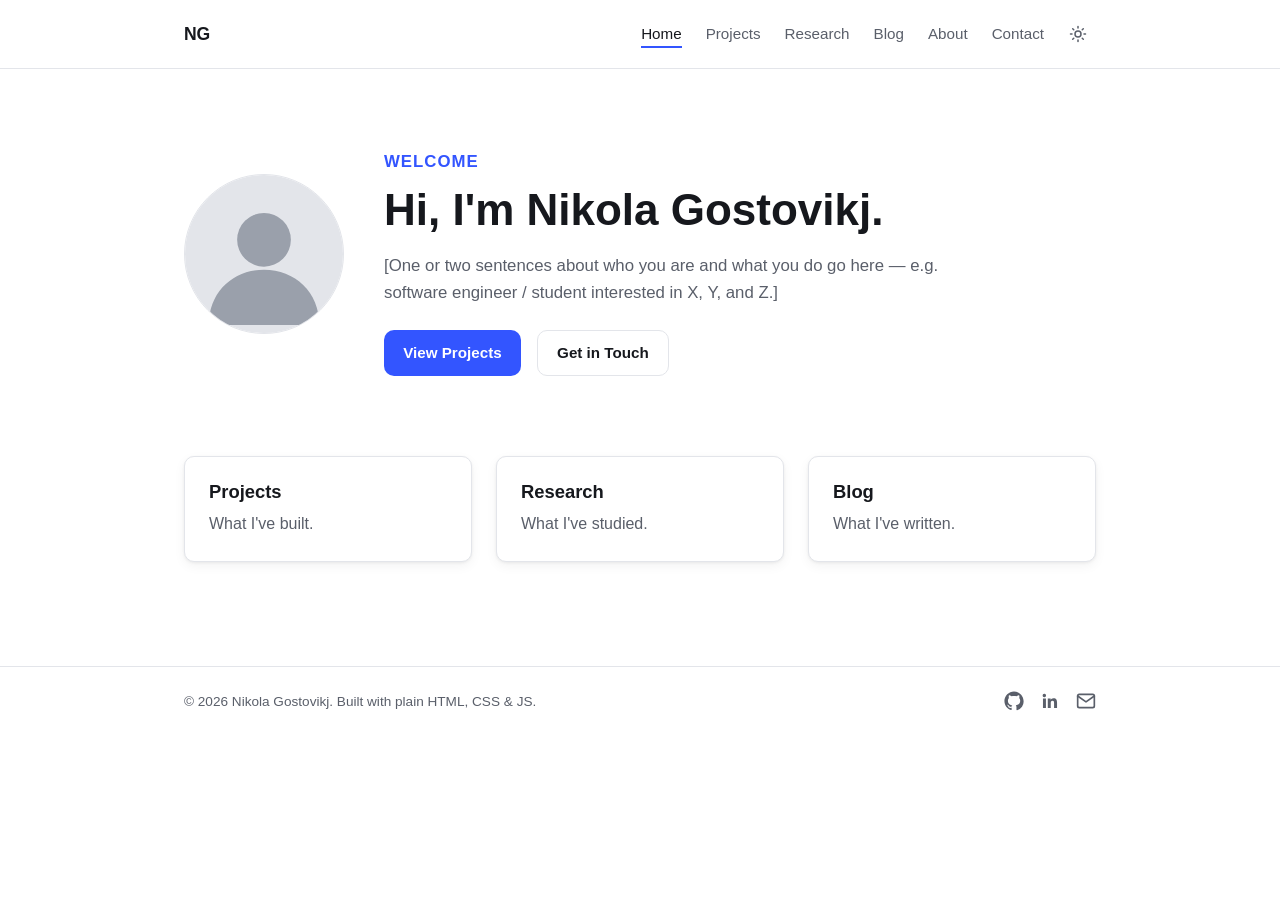
==== index.html @ 2d668667 "Scaffold portfolio site with plain HTML/CSS/JS Home, About, Projects, Research, Blog, and Contact pa" ====
<!doctype html>
<html lang="en">
<head>
  <meta charset="UTF-8">
  <meta name="viewport" content="width=device-width, initial-scale=1.0">
  <title>Nikola Gostovikj — Portfolio</title>
  <meta name="description" content="Personal portfolio of Nikola Gostovikj — projects, research, and writing.">
  <link rel="canonical" href="https://nikolagostovikj.github.io/">
  <meta property="og:title" content="Nikola Gostovikj — Portfolio">
  <meta property="og:description" content="Personal portfolio of Nikola Gostovikj — projects, research, and writing.">
  <meta property="og:type" content="website">
  <meta property="og:url" content="https://nikolagostovikj.github.io/">
  <meta name="twitter:card" content="summary">
  <link rel="icon" href="/favicon.svg" type="image/svg+xml">
  <link rel="stylesheet" href="/css/style.css">
  <script>
    (function () {
      var stored = localStorage.getItem('theme');
      var theme = stored || (window.matchMedia('(prefers-color-scheme: dark)').matches ? 'dark' : 'light');
      document.documentElement.setAttribute('data-theme', theme);
    })();
  </script>
  <script src="/js/main.js" defer></script>
</head>
<body>
  <header class="site-header">
    <nav class="nav">
      <a href="/" class="logo">NG</a>
      <button class="hamburger" id="hamburger" aria-label="Toggle menu" aria-expanded="false">
        <span></span><span></span><span></span>
      </button>
      <ul class="nav-list" id="navList">
        <li><a href="/" data-section="home">Home</a></li>
        <li><a href="/projects.html" data-section="projects">Projects</a></li>
        <li><a href="/research.html" data-section="research">Research</a></li>
        <li><a href="/blog/" data-section="blog">Blog</a></li>
        <li><a href="/about.html" data-section="about">About</a></li>
        <li><a href="/contact.html" data-section="contact">Contact</a></li>
      </ul>
      <button class="theme-toggle" id="themeToggle" aria-label="Toggle dark mode">
        <svg class="icon-sun" viewBox="0 0 24 24" fill="none" stroke="currentColor" stroke-width="2" stroke-linecap="round"><circle cx="12" cy="12" r="4"/><path d="M12 2v2M12 20v2M4.93 4.93l1.41 1.41M17.66 17.66l1.41 1.41M2 12h2M20 12h2M6.34 17.66l-1.41 1.41M19.07 4.93l-1.41 1.41"/></svg>
        <svg class="icon-moon" viewBox="0 0 24 24" fill="currentColor"><path d="M21 12.79A9 9 0 1111.21 3 7 7 0 0021 12.79z"/></svg>
      </button>
    </nav>
  </header>

  <main>
    <section class="section hero">
      <div class="container hero-inner">
        <div class="avatar-frame">
          <img src="/assets/images/profile.svg" alt="Nikola Gostovikj">
        </div>
        <div class="hero-text">
          <p class="eyebrow">Welcome</p>
          <h1>Hi, I'm Nikola Gostovikj.</h1>
          <p>[One or two sentences about who you are and what you do go here — e.g. software engineer / student interested in X, Y, and Z.]</p>
          <div class="btn-row" style="margin-top: 1.5rem;">
            <a href="/projects.html" class="btn btn--primary">View Projects</a>
            <a href="/contact.html" class="btn btn--ghost">Get in Touch</a>
          </div>
        </div>
      </div>
    </section>

    <section class="section section--tight">
      <div class="container">
        <div class="grid">
          <a class="card" href="/projects.html">
            <h3>Projects</h3>
            <p>What I've built.</p>
          </a>
          <a class="card" href="/research.html">
            <h3>Research</h3>
            <p>What I've studied.</p>
          </a>
          <a class="card" href="/blog/">
            <h3>Blog</h3>
            <p>What I've written.</p>
          </a>
        </div>
      </div>
    </section>
  </main>

  <footer class="site-footer">
    <div class="container footer-inner">
      <p>&copy; <span id="year"></span> Nikola Gostovikj. Built with plain HTML, CSS &amp; JS.</p>
      <div class="social-links">
        <a href="https://github.com/NikolaGostovikj" target="_blank" rel="noopener noreferrer" aria-label="GitHub">
          <svg viewBox="0 0 24 24" fill="currentColor"><path d="M12 .5C5.73.5.5 5.73.5 12c0 5.08 3.29 9.39 7.86 10.91.57.1.78-.25.78-.55v-2.15c-3.2.7-3.87-1.36-3.87-1.36-.53-1.34-1.29-1.7-1.29-1.7-1.05-.72.08-.7.08-.7 1.17.08 1.78 1.2 1.78 1.2 1.03 1.77 2.71 1.26 3.37.96.1-.75.4-1.26.73-1.55-2.55-.29-5.24-1.28-5.24-5.7 0-1.26.45-2.29 1.19-3.09-.12-.29-.52-1.46.11-3.05 0 0 .97-.31 3.18 1.18.92-.26 1.91-.39 2.89-.39.98 0 1.97.13 2.89.39 2.21-1.49 3.18-1.18 3.18-1.18.63 1.59.23 2.76.11 3.05.74.8 1.19 1.83 1.19 3.09 0 4.43-2.7 5.41-5.27 5.69.41.36.78 1.08.78 2.18v3.23c0 .3.21.66.79.55A10.51 10.51 0 0023.5 12c0-6.27-5.23-11.5-11.5-11.5z"/></svg>
        </a>
        <a href="https://www.linkedin.com/in/nikola-gostovikj-99b4262b7" target="_blank" rel="noopener noreferrer" aria-label="LinkedIn">
          <svg viewBox="0 0 24 24" fill="currentColor"><path d="M20.45 20.45h-3.56v-5.57c0-1.33-.02-3.04-1.85-3.04-1.86 0-2.14 1.45-2.14 2.94v5.67H9.34V9h3.42v1.56h.05c.48-.9 1.64-1.85 3.38-1.85 3.6 0 4.27 2.37 4.27 5.46v6.28zM5.34 7.43a2.07 2.07 0 110-4.13 2.07 2.07 0 010 4.13zM7.12 20.45H3.56V9h3.56v11.45z"/></svg>
        </a>
        <a href="mailto:your-email@example.com" aria-label="Email">
          <svg viewBox="0 0 24 24" fill="none" stroke="currentColor" stroke-width="2" stroke-linecap="round" stroke-linejoin="round"><rect x="2" y="4" width="20" height="16" rx="2"/><path d="M2 6l10 7 10-7"/></svg>
        </a>
      </div>
    </div>
  </footer>
</body>
</html>
---- css/style.css ----
*,
*::before,
*::after {
  box-sizing: border-box;
  margin: 0;
  padding: 0;
}

html {
  -webkit-text-size-adjust: 100%;
  scroll-behavior: smooth;
}

img,
svg {
  display: block;
  max-width: 100%;
}

a {
  color: inherit;
  text-decoration: none;
}

ul {
  list-style: none;
}

button {
  font: inherit;
  color: inherit;
  background: none;
  border: none;
  cursor: pointer;
}

:root {
  --bg: #ffffff;
  --bg-alt: #f5f6f8;
  --text: #16181d;
  --text-muted: #5a5f6a;
  --accent: #3355ff;
  --accent-contrast: #ffffff;
  --border: #e3e5ea;
  --card-bg: #ffffff;
  --shadow: 0 1px 3px rgba(16, 18, 22, 0.06), 0 4px 12px rgba(16, 18, 22, 0.05);

  --space-1: 0.25rem;
  --space-2: 0.5rem;
  --space-3: 1rem;
  --space-4: 1.5rem;
  --space-5: 2.5rem;
  --space-6: 4rem;

  --radius: 10px;
  --max-width: 960px;

  --font-sans: -apple-system, BlinkMacSystemFont, "Segoe UI", Roboto, Helvetica, Arial,
    sans-serif, "Apple Color Emoji", "Segoe UI Emoji";
  --font-mono: ui-monospace, SFMono-Regular, "SF Mono", Menlo, Consolas, monospace;
}

[data-theme="dark"] {
  --bg: #101215;
  --bg-alt: #16191d;
  --text: #edeef0;
  --text-muted: #9a9fa8;
  --accent: #7d95ff;
  --accent-contrast: #101215;
  --border: #2a2d33;
  --card-bg: #16191d;
  --shadow: 0 1px 3px rgba(0, 0, 0, 0.3), 0 4px 16px rgba(0, 0, 0, 0.35);
}

body {
  font-family: var(--font-sans);
  background: var(--bg);
  color: var(--text);
  line-height: 1.6;
  -webkit-font-smoothing: antialiased;
  transition: background-color 0.15s ease, color 0.15s ease;
}

h1,
h2,
h3,
h4 {
  line-height: 1.2;
  font-weight: 700;
}

h1 {
  font-size: clamp(2rem, 4vw, 2.75rem);
}

h2 {
  font-size: clamp(1.5rem, 3vw, 2rem);
  margin-bottom: var(--space-3);
}

h3 {
  font-size: 1.15rem;
}

p {
  color: var(--text-muted);
}

code,
pre {
  font-family: var(--font-mono);
}

.container {
  width: 100%;
  max-width: var(--max-width);
  margin-inline: auto;
  padding-inline: var(--space-4);
}

main {
  display: block;
}

.section {
  padding-block: var(--space-6);
}

.section--tight {
  padding-block: var(--space-5);
}

.grid {
  display: grid;
  grid-template-columns: repeat(auto-fit, minmax(260px, 1fr));
  gap: var(--space-4);
}

.stack {
  display: flex;
  flex-direction: column;
  gap: var(--space-3);
}

.text-muted {
  color: var(--text-muted);
}

.eyebrow {
  display: inline-block;
  font-size: 0.8rem;
  font-weight: 600;
  letter-spacing: 0.06em;
  text-transform: uppercase;
  color: var(--accent);
  margin-bottom: var(--space-2);
}

.site-header {
  position: sticky;
  top: 0;
  z-index: 50;
  background: color-mix(in srgb, var(--bg) 88%, transparent);
  backdrop-filter: saturate(180%) blur(8px);
  border-bottom: 1px solid var(--border);
}

.nav {
  max-width: var(--max-width);
  margin-inline: auto;
  padding: var(--space-3) var(--space-4);
  display: flex;
  align-items: center;
  gap: var(--space-3);
}

.logo {
  font-weight: 700;
  font-size: 1.1rem;
  letter-spacing: -0.01em;
  margin-right: auto;
}

.nav-list {
  display: flex;
  align-items: center;
  gap: var(--space-4);
}

.nav-list a {
  font-size: 0.95rem;
  color: var(--text-muted);
  padding: var(--space-1) 0;
  border-bottom: 2px solid transparent;
  transition: color 0.15s ease, border-color 0.15s ease;
}

.nav-list a:hover,
.nav-list a[aria-current="page"] {
  color: var(--text);
  border-color: var(--accent);
}

.theme-toggle {
  display: flex;
  align-items: center;
  justify-content: center;
  width: 36px;
  height: 36px;
  border-radius: 50%;
  color: var(--text-muted);
  transition: background-color 0.15s ease, color 0.15s ease;
}

.theme-toggle:hover {
  background: var(--bg-alt);
  color: var(--text);
}

.theme-toggle svg {
  width: 18px;
  height: 18px;
}

.theme-toggle .icon-moon {
  display: none;
}

[data-theme="dark"] .theme-toggle .icon-sun {
  display: none;
}

[data-theme="dark"] .theme-toggle .icon-moon {
  display: block;
}

.hamburger {
  display: none;
  flex-direction: column;
  justify-content: center;
  gap: 4px;
  width: 32px;
  height: 32px;
}

.hamburger span {
  display: block;
  height: 2px;
  width: 100%;
  background: var(--text);
  border-radius: 2px;
  transition: transform 0.2s ease, opacity 0.2s ease;
}

.btn {
  display: inline-flex;
  align-items: center;
  gap: var(--space-2);
  padding: 0.6rem 1.2rem;
  border-radius: var(--radius);
  font-weight: 600;
  font-size: 0.95rem;
  transition: transform 0.1s ease, background-color 0.15s ease, border-color 0.15s ease;
}

.btn:hover {
  transform: translateY(-1px);
}

.btn--primary {
  background: var(--accent);
  color: var(--accent-contrast);
}

.btn--ghost {
  border: 1px solid var(--border);
  color: var(--text);
}

.btn-row {
  display: flex;
  flex-wrap: wrap;
  gap: var(--space-3);
}

.card {
  background: var(--card-bg);
  border: 1px solid var(--border);
  border-radius: var(--radius);
  padding: var(--space-4);
  box-shadow: var(--shadow);
  display: flex;
  flex-direction: column;
  gap: var(--space-2);
  transition: transform 0.15s ease, box-shadow 0.15s ease;
}

.card:hover {
  transform: translateY(-2px);
}

.card h3 a {
  color: var(--text);
}

.card .tags {
  display: flex;
  flex-wrap: wrap;
  gap: var(--space-2);
  margin-top: auto;
  padding-top: var(--space-2);
}

.tag {
  font-size: 0.75rem;
  font-weight: 600;
  padding: 0.2rem 0.55rem;
  border-radius: 999px;
  background: var(--bg-alt);
  color: var(--text-muted);
  border: 1px solid var(--border);
}

.card .meta {
  font-size: 0.85rem;
  color: var(--text-muted);
}

.hero {
  padding-block: var(--space-6) var(--space-5);
}

.hero-inner {
  display: flex;
  align-items: center;
  gap: var(--space-5);
  flex-wrap: wrap;
}

.hero-text {
  flex: 1 1 320px;
}

.hero p {
  max-width: 60ch;
  font-size: 1.05rem;
  margin-top: var(--space-3);
}

.avatar-frame {
  width: 160px;
  height: 160px;
  flex-shrink: 0;
  border-radius: 50%;
  overflow: hidden;
  border: 1px solid var(--border);
  background: var(--bg-alt);
}

.avatar-frame img {
  width: 100%;
  height: 100%;
  object-fit: cover;
}

.avatar-frame--sm {
  width: 96px;
  height: 96px;
}

.empty-state {
  border: 1px dashed var(--border);
  border-radius: var(--radius);
  padding: var(--space-5);
  text-align: center;
  color: var(--text-muted);
}

.prose {
  max-width: 70ch;
}

.prose h2 {
  margin-top: var(--space-5);
}

.prose p {
  margin-bottom: var(--space-3);
}

.back-link {
  display: inline-block;
  margin-bottom: var(--space-4);
  font-size: 0.9rem;
  color: var(--text-muted);
}

.back-link:hover {
  color: var(--accent);
}

.skills-group h3 {
  margin-bottom: var(--space-2);
}

.skills-list {
  display: flex;
  flex-wrap: wrap;
  gap: var(--space-2);
}

.contact-list {
  display: flex;
  flex-direction: column;
  gap: var(--space-3);
  max-width: 420px;
}

.contact-item {
  display: flex;
  align-items: center;
  gap: var(--space-3);
  padding: var(--space-3);
  border: 1px solid var(--border);
  border-radius: var(--radius);
  background: var(--card-bg);
}

.contact-item svg {
  width: 20px;
  height: 20px;
  flex-shrink: 0;
  color: var(--accent);
}

.site-footer {
  border-top: 1px solid var(--border);
  margin-top: var(--space-6);
}

.footer-inner {
  padding-block: var(--space-4);
  display: flex;
  align-items: center;
  justify-content: space-between;
  flex-wrap: wrap;
  gap: var(--space-3);
}

.footer-inner p {
  font-size: 0.85rem;
}

.social-links {
  display: flex;
  gap: var(--space-3);
}

.social-links a {
  color: var(--text-muted);
  transition: color 0.15s ease;
}

.social-links a:hover {
  color: var(--accent);
}

.social-links svg {
  width: 20px;
  height: 20px;
}

@media (max-width: 700px) {
  .hamburger {
    display: flex;
  }

  .nav-list {
    position: absolute;
    top: 100%;
    left: 0;
    right: 0;
    background: var(--bg);
    border-bottom: 1px solid var(--border);
    flex-direction: column;
    align-items: flex-start;
    padding: var(--space-3) var(--space-4);
    gap: var(--space-3);
    display: none;
  }

  .nav-list.is-open {
    display: flex;
  }

  .nav {
    position: relative;
    flex-wrap: wrap;
  }

  .footer-inner {
    flex-direction: column;
    align-items: flex-start;
  }

  .hero-inner {
    flex-direction: column;
    align-items: flex-start;
  }
}
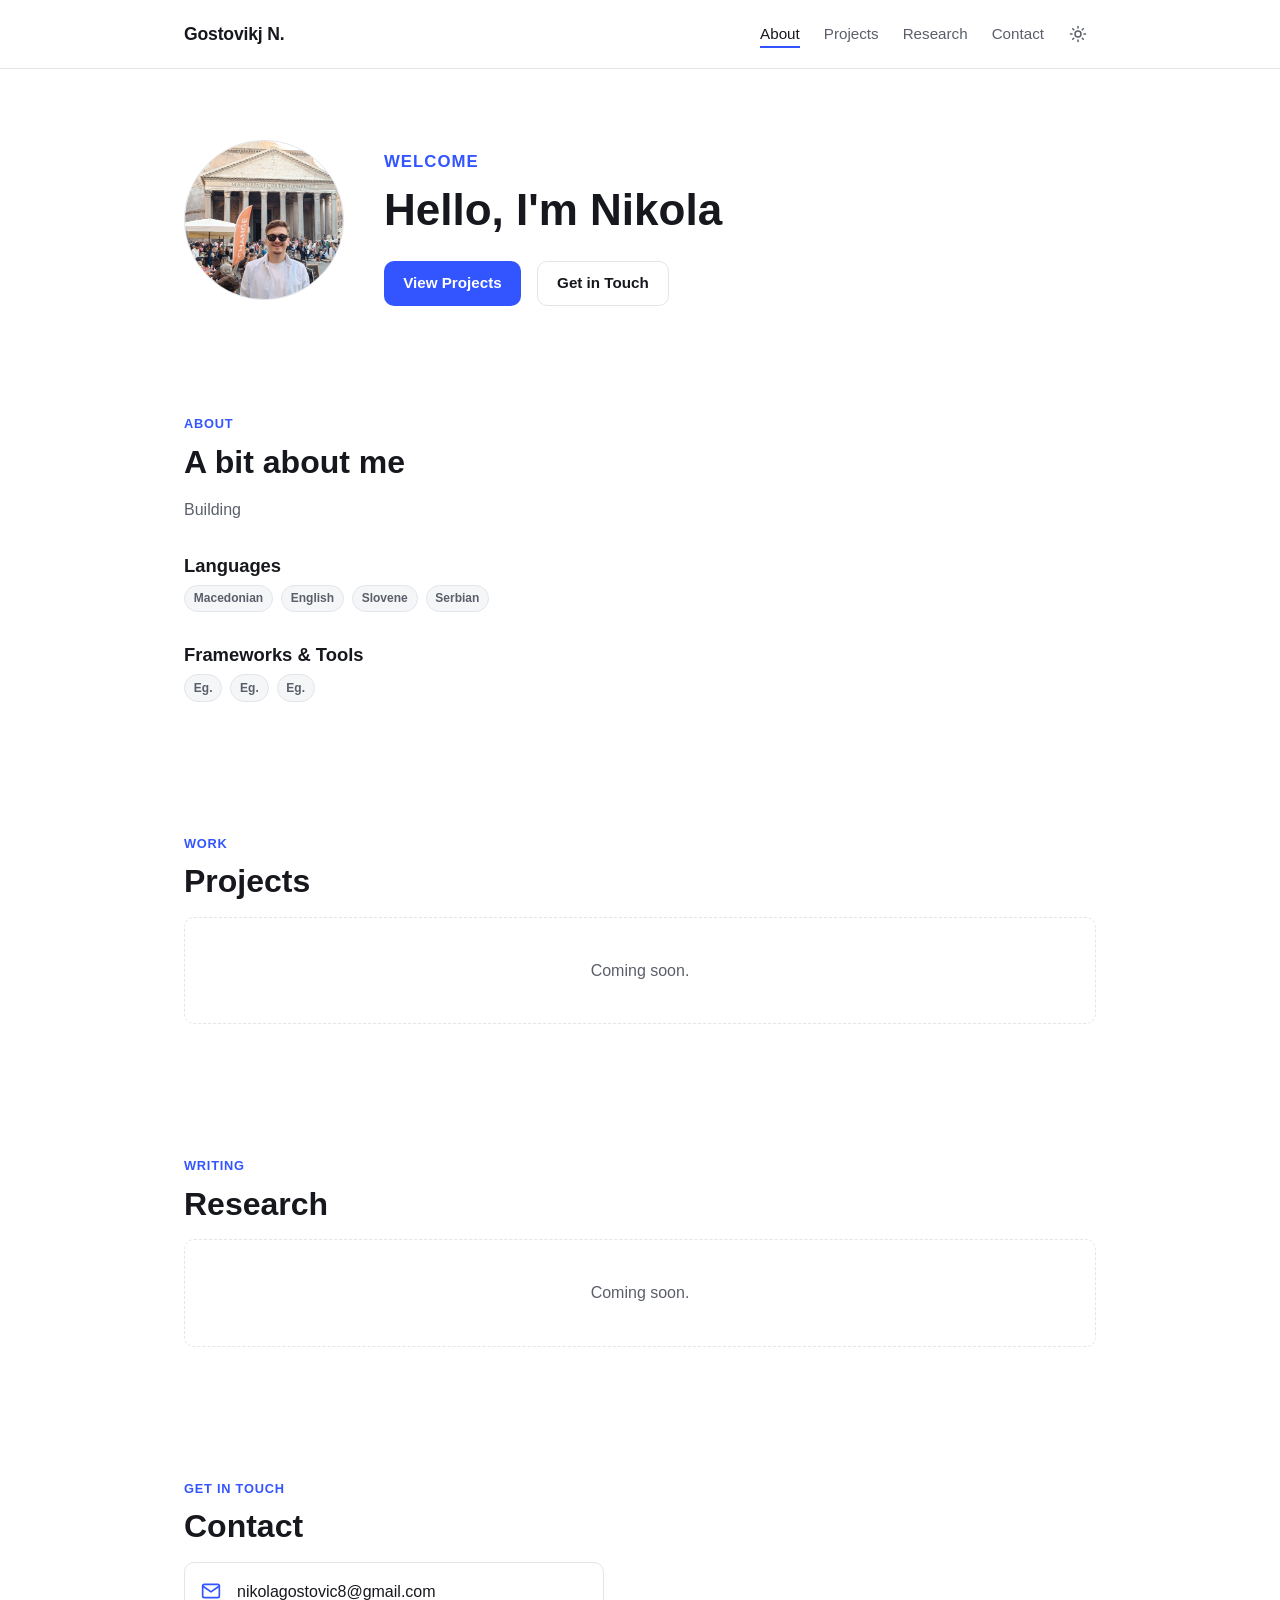
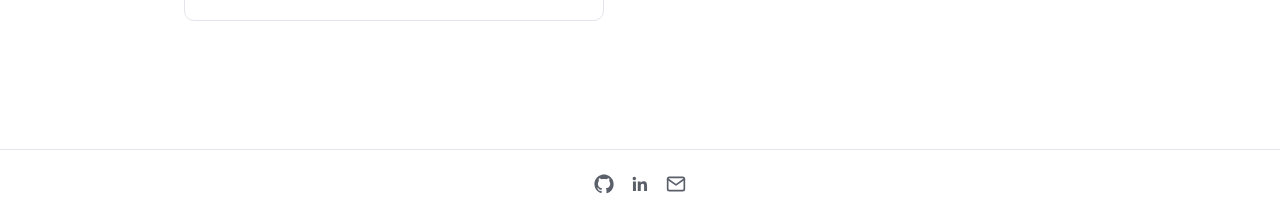
==== commit 0c998f8b: "Basic stuff" ====
--- a/index.html
+++ b/index.html
@@ -4,10 +4,10 @@
   <meta charset="UTF-8">
   <meta name="viewport" content="width=device-width, initial-scale=1.0">
   <title>Nikola Gostovikj — Portfolio</title>
-  <meta name="description" content="Personal portfolio of Nikola Gostovikj — projects, research, and writing.">
+  <meta name="description" content="Personal portfolio of Nikola Gostovikj — projects, research, and contact.">
   <link rel="canonical" href="https://nikolagostovikj.github.io/">
   <meta property="og:title" content="Nikola Gostovikj — Portfolio">
-  <meta property="og:description" content="Personal portfolio of Nikola Gostovikj — projects, research, and writing.">
+  <meta property="og:description" content="Personal portfolio of Nikola Gostovikj — projects, research, and contact.">
   <meta property="og:type" content="website">
   <meta property="og:url" content="https://nikolagostovikj.github.io/">
   <meta name="twitter:card" content="summary">
@@ -25,17 +25,15 @@
 <body>
   <header class="site-header">
     <nav class="nav">
-      <a href="/" class="logo">NG</a>
+      <a href="#top" class="logo">Gostovikj N.</a>
       <button class="hamburger" id="hamburger" aria-label="Toggle menu" aria-expanded="false">
         <span></span><span></span><span></span>
       </button>
       <ul class="nav-list" id="navList">
-        <li><a href="/" data-section="home">Home</a></li>
-        <li><a href="/projects.html" data-section="projects">Projects</a></li>
-        <li><a href="/research.html" data-section="research">Research</a></li>
-        <li><a href="/blog/" data-section="blog">Blog</a></li>
-        <li><a href="/about.html" data-section="about">About</a></li>
-        <li><a href="/contact.html" data-section="contact">Contact</a></li>
+        <li><a href="#about" data-section="about">About</a></li>
+        <li><a href="#projects" data-section="projects">Projects</a></li>
+        <li><a href="#research" data-section="research">Research</a></li>
+        <li><a href="#contact" data-section="contact">Contact</a></li>
       </ul>
       <button class="theme-toggle" id="themeToggle" aria-label="Toggle dark mode">
         <svg class="icon-sun" viewBox="0 0 24 24" fill="none" stroke="currentColor" stroke-width="2" stroke-linecap="round"><circle cx="12" cy="12" r="4"/><path d="M12 2v2M12 20v2M4.93 4.93l1.41 1.41M17.66 17.66l1.41 1.41M2 12h2M20 12h2M6.34 17.66l-1.41 1.41M19.07 4.93l-1.41 1.41"/></svg>
@@ -45,37 +43,81 @@
   </header>
 
   <main>
-    <section class="section hero">
+    <section id="top" class="section hero">
       <div class="container hero-inner">
         <div class="avatar-frame">
-          <img src="/assets/images/profile.svg" alt="Nikola Gostovikj">
+          <img src="/assets/images/1000047874.JPG" alt="Nikola Gostovikj">
         </div>
         <div class="hero-text">
           <p class="eyebrow">Welcome</p>
-          <h1>Hi, I'm Nikola Gostovikj.</h1>
-          <p>[One or two sentences about who you are and what you do go here — e.g. software engineer / student interested in X, Y, and Z.]</p>
+          <h1>Hello, I'm Nikola</h1>
+          <p></p>
           <div class="btn-row" style="margin-top: 1.5rem;">
-            <a href="/projects.html" class="btn btn--primary">View Projects</a>
-            <a href="/contact.html" class="btn btn--ghost">Get in Touch</a>
+            <a href="#projects" class="btn btn--primary">View Projects</a>
+            <a href="#contact" class="btn btn--ghost">Get in Touch</a>
           </div>
         </div>
       </div>
     </section>
 
-    <section class="section section--tight">
+    <section id="about" class="section">
       <div class="container">
-        <div class="grid">
-          <a class="card" href="/projects.html">
-            <h3>Projects</h3>
-            <p>What I've built.</p>
-          </a>
-          <a class="card" href="/research.html">
-            <h3>Research</h3>
-            <p>What I've studied.</p>
-          </a>
-          <a class="card" href="/blog/">
-            <h3>Blog</h3>
-            <p>What I've written.</p>
+        <p class="eyebrow">About</p>
+        <h2>A bit about me</h2>
+        <div class="prose">
+          <p>Building</p>
+        </div>
+
+        <div class="stack" style="margin-top: 2rem; gap: 2rem;">
+          <div class="skills-group">
+            <h3>Languages</h3>
+            <div class="skills-list">
+              <span class="tag">Macedonian</span>
+              <span class="tag">English</span>
+              <span class="tag">Slovene</span>
+              <span class="tag">Serbian</span>
+            </div>
+          </div>
+          <div class="skills-group">
+            <h3>Frameworks &amp; Tools</h3>
+            <div class="skills-list">
+              <span class="tag">Eg.</span>
+              <span class="tag">Eg.</span>
+              <span class="tag">Eg.</span>
+            </div>
+          </div>
+        </div>
+      </div>
+    </section>
+
+    <section id="projects" class="section">
+      <div class="container">
+        <p class="eyebrow">Work</p>
+        <h2>Projects</h2>
+        <div class="empty-state">
+          <p>Coming soon.</p>
+        </div>
+      </div>
+    </section>
+
+    <section id="research" class="section">
+      <div class="container">
+        <p class="eyebrow">Writing</p>
+        <h2>Research</h2>
+        <div class="empty-state">
+          <p>Coming soon.</p>
+        </div>
+      </div>
+    </section>
+
+    <section id="contact" class="section">
+      <div class="container">
+        <p class="eyebrow">Get in touch</p>
+        <h2>Contact</h2>
+        <div class="contact-list">
+          <a class="contact-item" href="mailto:nikolagostovic8@gmail.com">
+            <svg viewBox="0 0 24 24" fill="none" stroke="currentColor" stroke-width="2" stroke-linecap="round" stroke-linejoin="round"><rect x="2" y="4" width="20" height="16" rx="2"/><path d="M2 6l10 7 10-7"/></svg>
+            <span>nikolagostovic8@gmail.com</span>
           </a>
         </div>
       </div>
@@ -84,7 +126,6 @@
 
   <footer class="site-footer">
     <div class="container footer-inner">
-      <p>&copy; <span id="year"></span> Nikola Gostovikj. Built with plain HTML, CSS &amp; JS.</p>
       <div class="social-links">
         <a href="https://github.com/NikolaGostovikj" target="_blank" rel="noopener noreferrer" aria-label="GitHub">
           <svg viewBox="0 0 24 24" fill="currentColor"><path d="M12 .5C5.73.5.5 5.73.5 12c0 5.08 3.29 9.39 7.86 10.91.57.1.78-.25.78-.55v-2.15c-3.2.7-3.87-1.36-3.87-1.36-.53-1.34-1.29-1.7-1.29-1.7-1.05-.72.08-.7.08-.7 1.17.08 1.78 1.2 1.78 1.2 1.03 1.77 2.71 1.26 3.37.96.1-.75.4-1.26.73-1.55-2.55-.29-5.24-1.28-5.24-5.7 0-1.26.45-2.29 1.19-3.09-.12-.29-.52-1.46.11-3.05 0 0 .97-.31 3.18 1.18.92-.26 1.91-.39 2.89-.39.98 0 1.97.13 2.89.39 2.21-1.49 3.18-1.18 3.18-1.18.63 1.59.23 2.76.11 3.05.74.8 1.19 1.83 1.19 3.09 0 4.43-2.7 5.41-5.27 5.69.41.36.78 1.08.78 2.18v3.23c0 .3.21.66.79.55A10.51 10.51 0 0023.5 12c0-6.27-5.23-11.5-11.5-11.5z"/></svg>
--- a/css/style.css
+++ b/css/style.css
@@ -326,6 +326,10 @@
   color: var(--text-muted);
 }
 
+section[id] {
+  scroll-margin-top: 84px;
+}
+
 .hero {
   padding-block: var(--space-6) var(--space-5);
 }
@@ -442,13 +446,9 @@
   padding-block: var(--space-4);
   display: flex;
   align-items: center;
-  justify-content: space-between;
+  justify-content: center;
   flex-wrap: wrap;
   gap: var(--space-3);
-}
-
-.footer-inner p {
-  font-size: 0.85rem;
 }
 
 .social-links {
@@ -498,11 +498,6 @@
     flex-wrap: wrap;
   }
 
-  .footer-inner {
-    flex-direction: column;
-    align-items: flex-start;
-  }
-
   .hero-inner {
     flex-direction: column;
     align-items: flex-start;
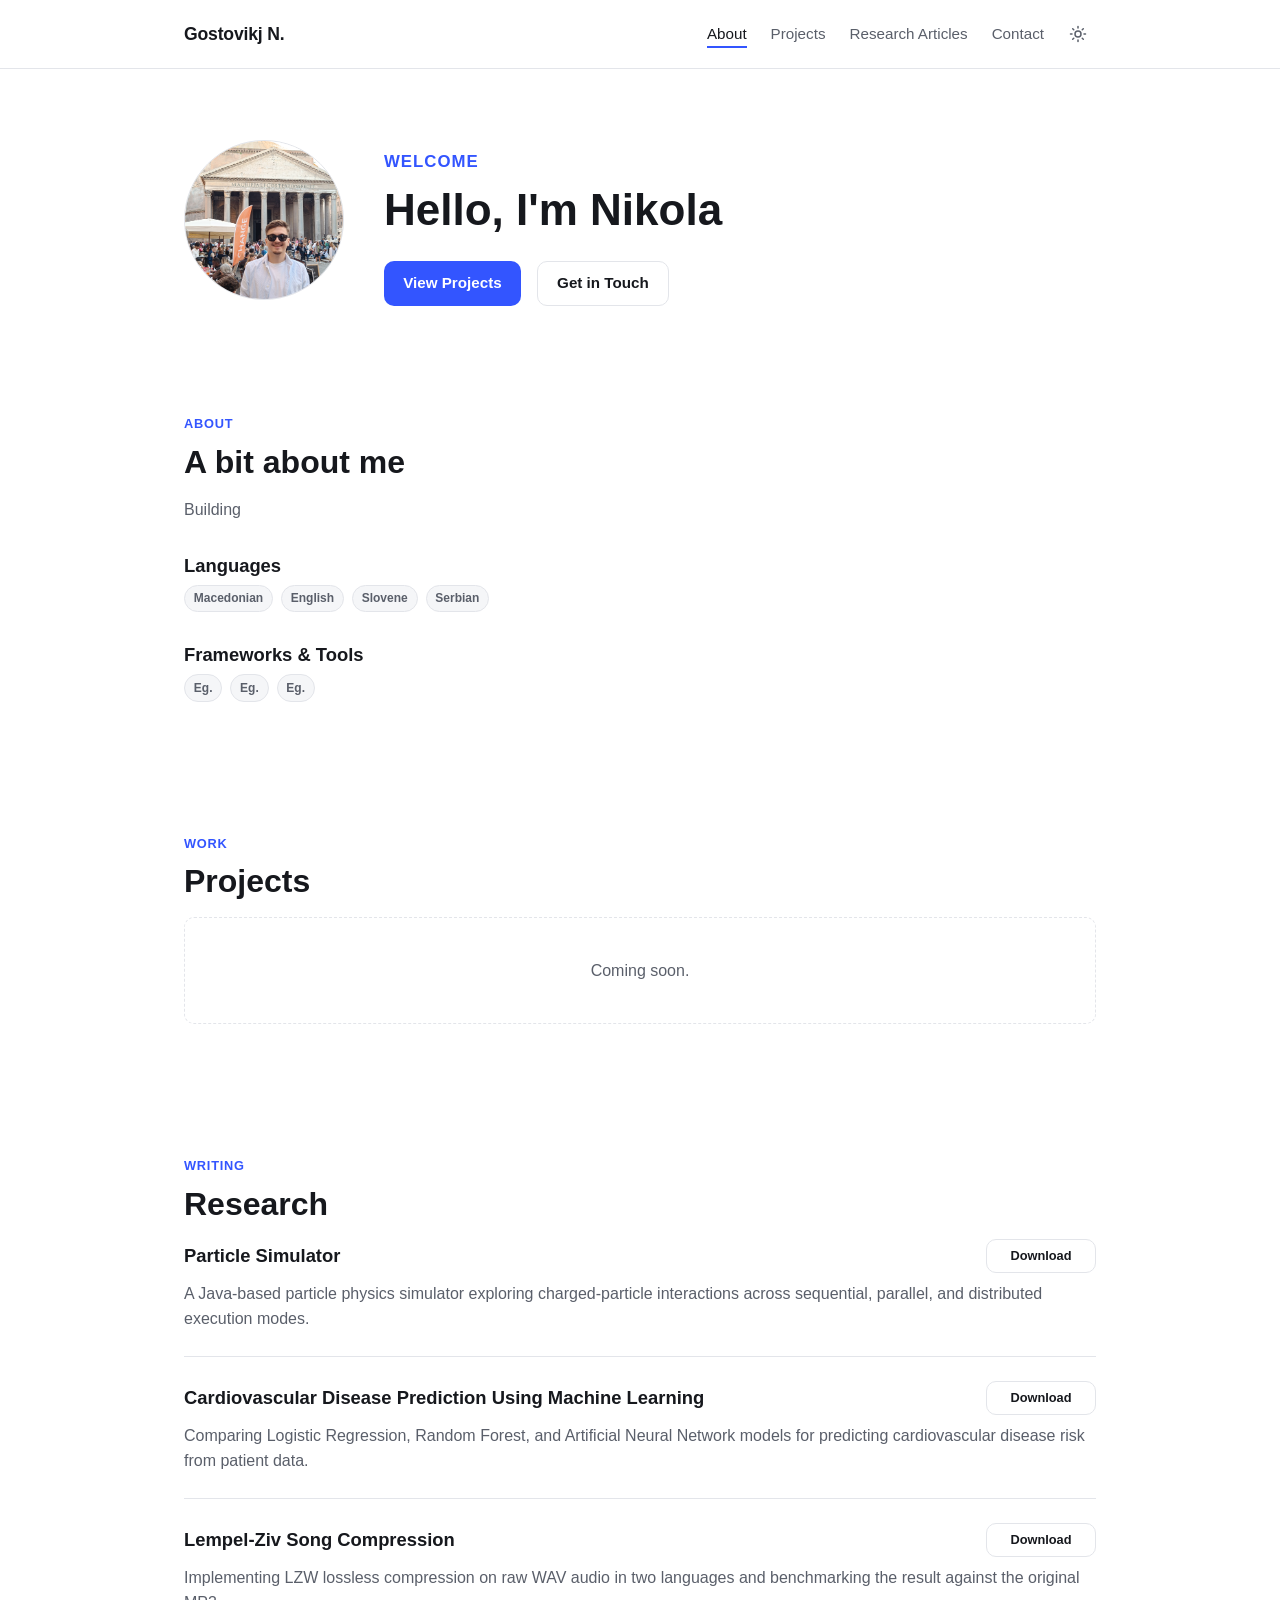
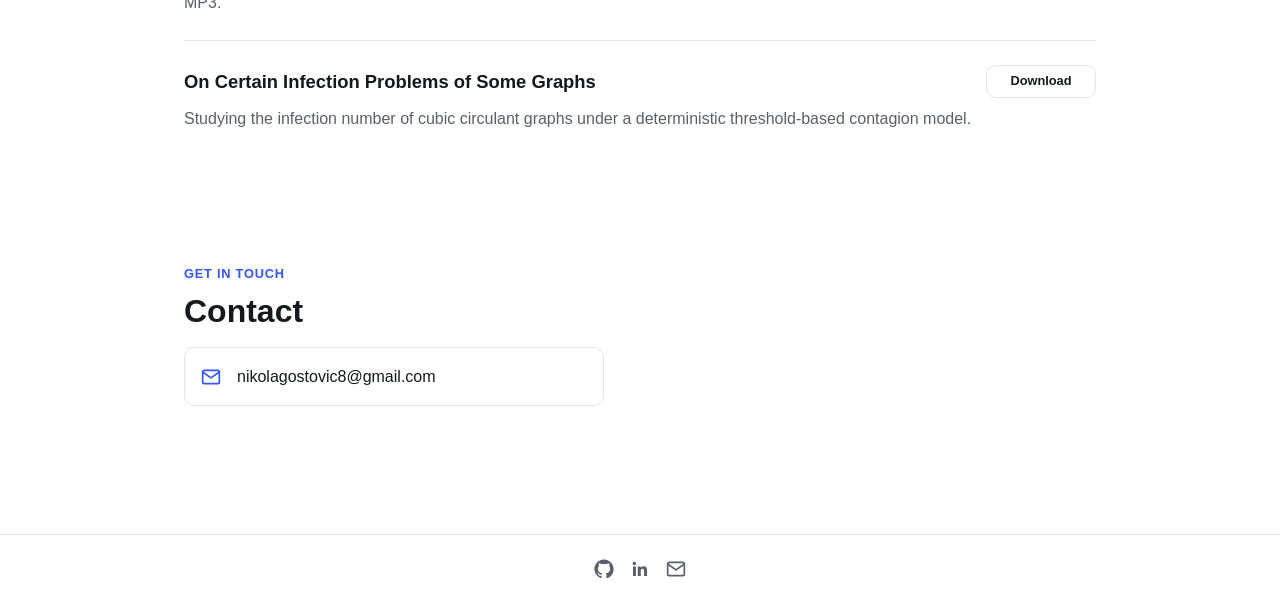
==== commit 406393a7: "Made research downloadable" ====
--- a/index.html
+++ b/index.html
@@ -11,8 +11,8 @@
   <meta property="og:type" content="website">
   <meta property="og:url" content="https://nikolagostovikj.github.io/">
   <meta name="twitter:card" content="summary">
-  <link rel="icon" href="/favicon.svg" type="image/svg+xml">
-  <link rel="stylesheet" href="/css/style.css">
+  <link rel="icon" href="favicon.svg" type="image/svg+xml">
+  <link rel="stylesheet" href="css/style.css">
   <script>
     (function () {
       var stored = localStorage.getItem('theme');
@@ -32,7 +32,7 @@
       <ul class="nav-list" id="navList">
         <li><a href="#about" data-section="about">About</a></li>
         <li><a href="#projects" data-section="projects">Projects</a></li>
-        <li><a href="#research" data-section="research">Research</a></li>
+        <li><a href="#research" data-section="research">Research Articles</a></li>
         <li><a href="#contact" data-section="contact">Contact</a></li>
       </ul>
       <button class="theme-toggle" id="themeToggle" aria-label="Toggle dark mode">
@@ -104,8 +104,37 @@
       <div class="container">
         <p class="eyebrow">Writing</p>
         <h2>Research</h2>
-        <div class="empty-state">
-          <p>Coming soon.</p>
+        <div>
+          <ul class="paper-list">
+            <li>
+              <div class="paper-row">
+                <h3>Particle Simulator</h3>
+                <a href="./assets/pdfs/Particle_Simulator.pdf" download class="btn btn--ghost btn--sm">Download</a>
+              </div>
+              <p>A Java-based particle physics simulator exploring charged-particle interactions across sequential, parallel, and distributed execution modes.</p>
+            </li>
+            <li>
+              <div class="paper-row">
+                <h3>Cardiovascular Disease Prediction Using Machine Learning</h3>
+                <a href="./assets/pdfs/CardiovascularDiseaseML.pdf" download class="btn btn--ghost btn--sm">Download</a>
+              </div>
+              <p>Comparing Logistic Regression, Random Forest, and Artificial Neural Network models for predicting cardiovascular disease risk from patient data.</p>
+            </li>
+            <li>
+              <div class="paper-row">
+                <h3>Lempel-Ziv Song Compression</h3>
+                <a href="./assets/pdfs/LZWAlgorithm.pdf" download class="btn btn--ghost btn--sm">Download</a>
+              </div>
+              <p>Implementing LZW lossless compression on raw WAV audio in two languages and benchmarking the result against the original MP3.</p>
+            </li>
+            <li>
+              <div class="paper-row">
+                <h3>On Certain Infection Problems of Some Graphs</h3>
+                <a href="./assets/pdfs/ResearchPaperGraph.pdf" download class="btn btn--ghost btn--sm">Download</a>
+              </div>
+              <p>Studying the infection number of cubic circulant graphs under a deterministic threshold-based contagion model.</p>
+            </li>
+          </ul>
         </div>
       </div>
     </section>
--- a/css/style.css
+++ b/css/style.css
@@ -283,6 +283,11 @@
   gap: var(--space-3);
 }
 
+.btn--sm {
+  padding: 0.35rem 0.9rem;
+  font-size: 0.8rem;
+}
+
 .card {
   background: var(--card-bg);
   border: 1px solid var(--border);
@@ -309,6 +314,41 @@
   gap: var(--space-2);
   margin-top: auto;
   padding-top: var(--space-2);
+}
+
+.paper-list {
+  display: flex;
+  flex-direction: column;
+  gap: var(--space-4);
+}
+
+.paper-list li {
+  padding-bottom: var(--space-4);
+  border-bottom: 1px solid var(--border);
+}
+
+.paper-list li:last-child {
+  border-bottom: none;
+  padding-bottom: 0;
+}
+
+.paper-row {
+  display: flex;
+  align-items: center;
+  gap: var(--space-3);
+  margin-bottom: var(--space-2);
+}
+
+.paper-row h3 {
+  margin: 0;
+  flex: 1;
+  min-width: 0;
+}
+
+.paper-row .btn {
+  flex-shrink: 0;
+  width: 110px;
+  justify-content: center;
 }
 
 .tag {
@@ -503,3 +543,4 @@
     align-items: flex-start;
   }
 }
+
